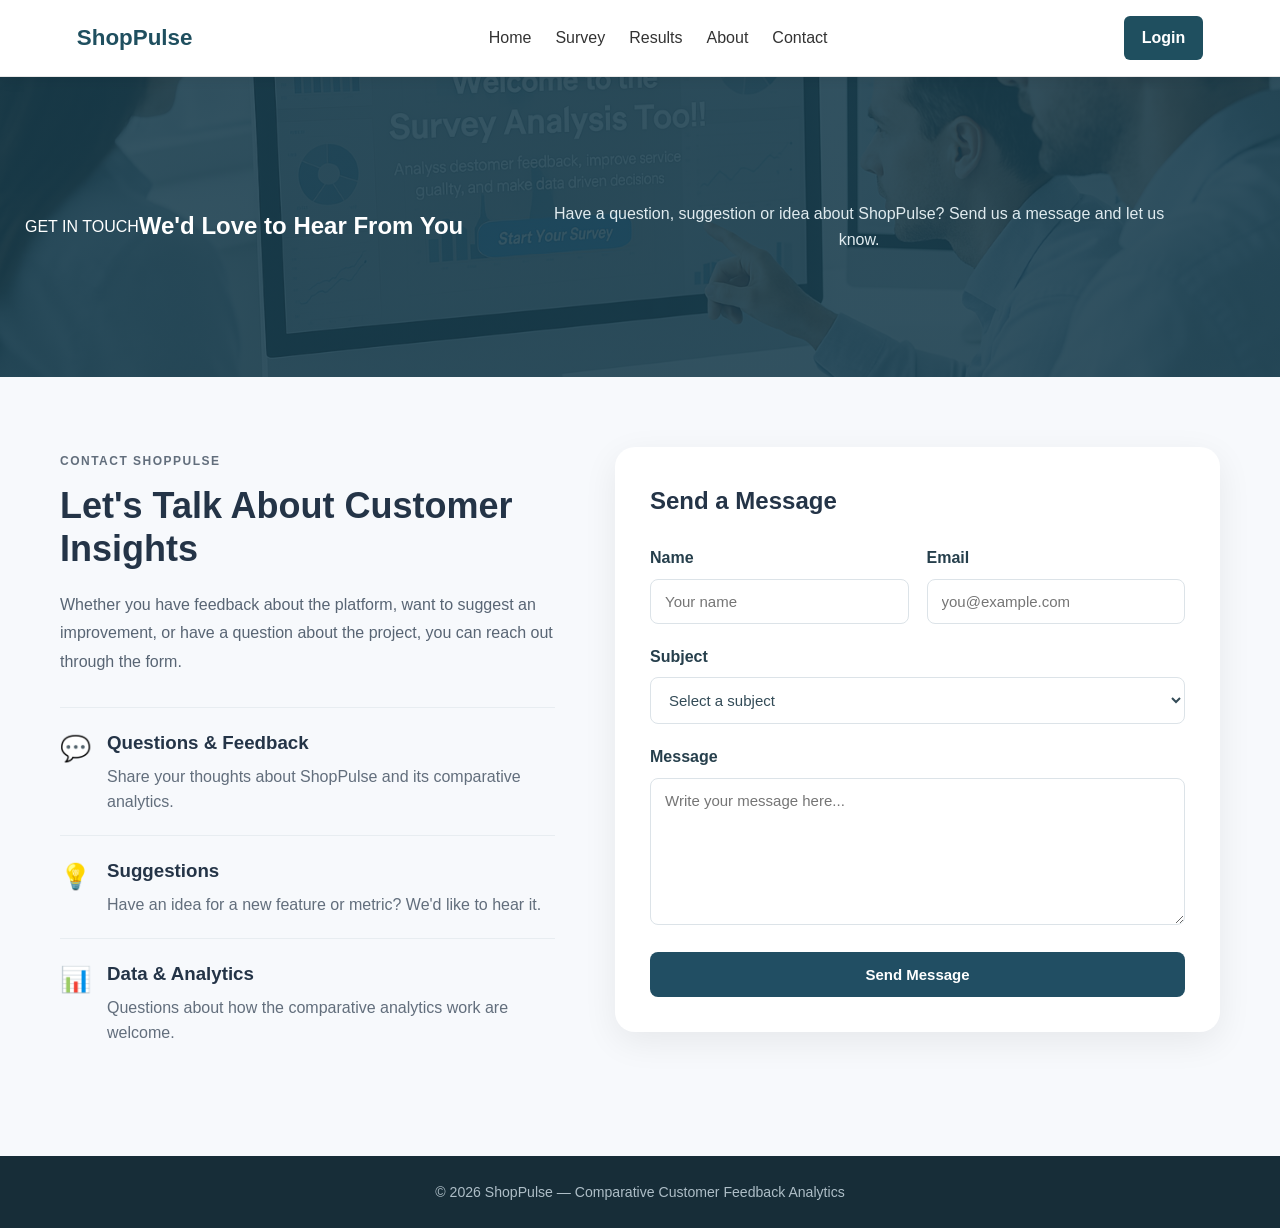
==== contact.html @ 9d0c60d3 "Convert SurveySpotlight to static ShopPulse web app" ====
﻿<!DOCTYPE html>
<html lang="en">
<head>
    <meta charset="UTF-8">
    <meta name="viewport" content="width=device-width, initial-scale=1.0">
    <title>ShopPulse | Contact</title>
    <link rel="stylesheet" href="css/styles.css">
</head>

<body>
<header class="simple-nav">
    <a href="index.html" class="simple-logo">ShopPulse</a>
    <nav>
        <a href="index.html">Home</a>
        <a href="survey.html">Survey</a>
        <a href="results.html">Results</a>
        <a href="about.html">About</a>
        <a href="contact.html">Contact</a>
    </nav>
    <a href="login.html" class="nav-login">Login</a>
</header>



<main>

    <section class="page-intro">
        <span>GET IN TOUCH</span>
        <h1>We'd Love to Hear From You</h1>
        <p>
            Have a question, suggestion or idea about ShopPulse?
            Send us a message and let us know.
        </p>
    </section>

    <section class="contact-section">

        <div class="contact-grid">

            <div class="contact-info">

                <span>CONTACT SHOPPULSE</span>

                <h2>Let's Talk About Customer Insights</h2>

                <p>
                    Whether you have feedback about the platform, want to
                    suggest an improvement, or have a question about the
                    project, you can reach out through the form.
                </p>

                <div class="contact-info-card">
                    <div class="contact-icon">💬</div>
                    <div>
                        <h3>Questions & Feedback</h3>
                        <p>
                            Share your thoughts about ShopPulse and its
                            comparative analytics.
                        </p>
                    </div>
                </div>

                <div class="contact-info-card">
                    <div class="contact-icon">💡</div>
                    <div>
                        <h3>Suggestions</h3>
                        <p>
                            Have an idea for a new feature or metric?
                            We'd like to hear it.
                        </p>
                    </div>
                </div>

                <div class="contact-info-card">
                    <div class="contact-icon">📊</div>
                    <div>
                        <h3>Data & Analytics</h3>
                        <p>
                            Questions about how the comparative analytics
                            work are welcome.
                        </p>
                    </div>
                </div>

            </div>

            <div class="contact-form-card">

                <h2>Send a Message</h2>

                <form id="contactForm">

                    <div class="form-row">

                        <div class="form-group">
                            <label for="name">Name</label>
                            <input
                                type="text"
                                id="name"
                                name="name"
                                placeholder="Your name"
                                required
                            >
                        </div>

                        <div class="form-group">
                            <label for="email">Email</label>
                            <input
                                type="email"
                                id="email"
                                name="email"
                                placeholder="you@example.com"
                                required
                            >
                        </div>

                    </div>

                    <div class="form-group">

                        <label for="subject">Subject</label>

                        <select id="subject" name="subject" required>

                            <option value="">Select a subject</option>
                            <option value="General Question">
                                General Question
                            </option>
                            <option value="Feedback">
                                Feedback
                            </option>
                            <option value="Suggestion">
                                Feature Suggestion
                            </option>
                            <option value="Analytics">
                                Analytics Question
                            </option>
                            <option value="Other">
                                Other
                            </option>

                        </select>

                    </div>

                    <div class="form-group">

                        <label for="message">Message</label>

                        <textarea
                            id="message"
                            name="message"
                            rows="7"
                            placeholder="Write your message here..."
                            required
                        ></textarea>

                    </div>

                    <button
                        type="submit"
                        class="submit-button"
                    >
                        Send Message
                    </button>

                    <div
                        id="contactMessage"
                        class="survey-message"
                    ></div>

                </form>

            </div>

        </div>

    </section>

</main>

<footer class="footer">
    <p>&copy; 2026 ShopPulse — Comparative Customer Feedback Analytics</p>
</footer>

<script src="js/app.js"></script>
<script src="js/contact.js"></script>

</body>
</html>
---- css/styles.css ----
﻿/* =========================================================
   ShopPulse - Main Stylesheet
   Customer Feedback Analytics Platform
   ========================================================= */

* {
    margin: 0;
    padding: 0;
    box-sizing: border-box;
}

html {
    scroll-behavior: smooth;
}

body {
    font-family: "Segoe UI", Arial, sans-serif;
    color: #243447;
    background: #f7f9fc;
    line-height: 1.6;
}

/* =========================================================
   NAVIGATION
   ========================================================= */

header {
    position: relative;
    z-index: 10;
    background: #ffffff;
    box-shadow: 0 2px 15px rgba(0, 0, 0, 0.08);
}

.navbar {
    max-width: 1200px;
    margin: 0 auto;
    min-height: 72px;
    padding: 0 25px;

    display: flex;
    align-items: center;
    justify-content: space-between;
    gap: 30px;
}

.navbar h1 {
    font-size: 1.65rem;
    font-weight: 700;
    color: #214e63;
    white-space: nowrap;
}

.nav-links {
    display: flex;
    align-items: center;
    gap: 7px;
    list-style: none;
}

.nav-links a {
    display: block;
    padding: 9px 13px;
    color: #405466;
    text-decoration: none;
    font-size: 0.94rem;
    font-weight: 500;
    border-radius: 7px;
    transition: all 0.25s ease;
}

.nav-links a:hover,
.nav-links a.active {
    color: #214e63;
    background: #edf5f8;
}

.nav-links .nav-button {
    color: #ffffff;
    background: #214e63;
    padding: 9px 17px;
}

.nav-links .nav-button:hover {
    color: #ffffff;
    background: #173c4d;
}

/* =========================================================
   HERO
   ========================================================= */

.hero {
    min-height: 620px;
    position: relative;

    display: flex;
    align-items: center;
    justify-content: center;

    background-image: url("../assets/survyback.png");
    background-size: cover;
    background-position: center;
    color: #ffffff;
}

.hero-overlay {
    position: absolute;
    inset: 0;
    background: linear-gradient(
        90deg,
        rgba(17, 39, 52, 0.90),
        rgba(17, 39, 52, 0.65),
        rgba(17, 39, 52, 0.35)
    );
}

.hero-content {
    position: relative;
    z-index: 2;

    width: 100%;
    max-width: 850px;
    padding: 70px 25px;

    text-align: center;
}

.hero-badge {
    display: inline-block;
    margin-bottom: 20px;
    padding: 7px 15px;

    border: 1px solid rgba(255, 255, 255, 0.45);
    border-radius: 30px;

    color: #e9c46a;
    font-size: 0.78rem;
    font-weight: 700;
    letter-spacing: 1.5px;
}

.hero h2 {
    max-width: 800px;
    margin: 0 auto 20px;

    font-size: clamp(2.4rem, 5vw, 4.2rem);
    line-height: 1.12;
    font-weight: 750;
}

.hero p {
    max-width: 680px;
    margin: 0 auto 32px;

    color: #edf4f7;
    font-size: 1.12rem;
}

.hero-actions {
    display: flex;
    justify-content: center;
    align-items: center;
    flex-wrap: wrap;
    gap: 14px;
}

.cta-button,
.secondary-button {
    display: inline-block;
    padding: 13px 25px;

    border-radius: 8px;
    text-decoration: none;
    font-weight: 650;

    transition: transform 0.25s ease, box-shadow 0.25s ease;
}

.cta-button {
    color: #1c3440;
    background: #e9c46a;
}

.cta-button:hover {
    transform: translateY(-2px);
    box-shadow: 0 8px 20px rgba(0, 0, 0, 0.20);
}

.secondary-button {
    color: #ffffff;
    border: 1px solid rgba(255, 255, 255, 0.65);
    background: rgba(255, 255, 255, 0.08);
}

.secondary-button:hover {
    transform: translateY(-2px);
    background: rgba(255, 255, 255, 0.16);
}

/* =========================================================
   SECTION HEADINGS
   ========================================================= */

.features-section {
    max-width: 1200px;
    margin: 0 auto;
    padding: 90px 25px;
}

.section-heading {
    max-width: 700px;
    margin: 0 auto 50px;
    text-align: center;
}

.section-heading span {
    color: #4d8196;
    font-size: 0.78rem;
    font-weight: 750;
    letter-spacing: 1.5px;
}

.section-heading h2 {
    margin: 8px 0 12px;

    color: #213b49;
    font-size: clamp(1.8rem, 4vw, 2.6rem);
    line-height: 1.2;
}

.section-heading p {
    color: #667785;
}

/* =========================================================
   FEATURE CARDS
   ========================================================= */

.features-grid {
    display: grid;
    grid-template-columns: repeat(4, 1fr);
    gap: 22px;
}

.feature-card {
    padding: 30px 25px;

    background: #ffffff;
    border: 1px solid #e6edf1;
    border-radius: 13px;

    box-shadow: 0 5px 20px rgba(32, 57, 69, 0.05);

    transition: transform 0.25s ease, box-shadow 0.25s ease;
}

.feature-card:hover {
    transform: translateY(-5px);
    box-shadow: 0 12px 28px rgba(32, 57, 69, 0.10);
}

.feature-icon {
    width: 50px;
    height: 50px;
    margin-bottom: 20px;

    display: flex;
    align-items: center;
    justify-content: center;

    border-radius: 11px;
    background: #edf5f8;

    font-size: 1.45rem;
}

.feature-card h3 {
    margin-bottom: 10px;
    color: #254b5d;
    font-size: 1.15rem;
}

.feature-card p {
    color: #6c7b86;
    font-size: 0.93rem;
}

/* =========================================================
   STATISTICS
   ========================================================= */

.stats-section {
    display: grid;
    grid-template-columns: repeat(4, 1fr);

    max-width: 1100px;
    margin: 0 auto 90px;
    padding: 35px 25px;

    background: #ffffff;
    border: 1px solid #e5ecef;
    border-radius: 15px;

    box-shadow: 0 5px 20px rgba(32, 57, 69, 0.05);
}

.stat {
    text-align: center;
    padding: 10px;
    border-right: 1px solid #e5ecef;
}

.stat:last-child {
    border-right: none;
}

.stat strong {
    display: block;
    margin-bottom: 4px;

    color: #214e63;
    font-size: 2rem;
}

.stat span {
    color: #71808b;
    font-size: 0.9rem;
}

/* =========================================================
   CTA
   ========================================================= */

.cta-section {
    padding: 80px 25px;

    color: #ffffff;
    text-align: center;
    background: #214e63;
}

.cta-section h2 {
    margin-bottom: 12px;
    font-size: 2.2rem;
}

.cta-section p {
    margin-bottom: 28px;
    color: #dbe8ed;
}

/* =========================================================
   FOOTER
   ========================================================= */

footer {
    padding: 25px;

    color: #aebec7;
    text-align: center;
    background: #172d38;

    font-size: 0.88rem;
}

/* =========================================================
   RESPONSIVE DESIGN
   ========================================================= */

@media (max-width: 1000px) {

    .navbar {
        flex-direction: column;
        padding-top: 18px;
        padding-bottom: 18px;
    }

    .nav-links {
        flex-wrap: wrap;
        justify-content: center;
    }

    .features-grid {
        grid-template-columns: repeat(2, 1fr);
    }

}

@media (max-width: 650px) {

    .navbar h1 {
        font-size: 1.4rem;
    }

    .nav-links {
        gap: 2px;
    }

    .nav-links a {
        padding: 7px 8px;
        font-size: 0.84rem;
    }

    .hero {
        min-height: 560px;
    }

    .hero h2 {
        font-size: 2.35rem;
    }

    .hero p {
        font-size: 1rem;
    }

    .features-section {
        padding: 65px 18px;
    }

    .features-grid {
        grid-template-columns: 1fr;
    }

    .stats-section {
        grid-template-columns: repeat(2, 1fr);
        margin-left: 18px;
        margin-right: 18px;
    }

    .stat {
        border-right: none;
        border-bottom: 1px solid #e5ecef;
        padding: 18px 8px;
    }

    .stat:nth-child(odd) {
        border-right: 1px solid #e5ecef;
    }

    .stat:nth-last-child(-n+2) {
        border-bottom: none;
    }

    .cta-section {
        padding: 65px 20px;
    }

    .cta-section h2 {
        font-size: 1.8rem;
    }

}
/* =========================================================
   SURVEY PAGE
   ========================================================= */

.page-intro {
    min-height: 300px;
    padding: 70px 25px;

    display: flex;
    align-items: center;
    justify-content: center;

    color: #ffffff;
    text-align: center;

    background:
        linear-gradient(rgba(25, 61, 77, 0.88), rgba(25, 61, 77, 0.88)),
        url("../assets/survyback.png") center/cover;
}

.page-intro > div {
    max-width: 750px;
}

.page-intro .hero-badge {
    margin-bottom: 15px;
}

.page-intro h2 {
    margin-bottom: 12px;
    font-size: clamp(2rem, 5vw, 3rem);
}

.page-intro p {
    max-width: 650px;
    margin: 0 auto;
    color: #e0ebef;
}

.survey-container {
    width: min(900px, calc(100% - 36px));
    margin: 55px auto 80px;
    padding: 45px;

    background: #ffffff;
    border: 1px solid #e2e9ed;
    border-radius: 15px;

    box-shadow: 0 8px 30px rgba(32, 57, 69, 0.07);
}

.survey-header {
    margin-bottom: 35px;
    padding-bottom: 20px;

    border-bottom: 1px solid #e8eef1;
}

.survey-header h2 {
    color: #214e63;
    margin-bottom: 5px;
}

.survey-header p {
    color: #71808b;
    font-size: 0.92rem;
}

.form-group {
    margin-bottom: 28px;
}

.form-group > label {
    display: block;
    margin-bottom: 10px;

    color: #263f4c;
    font-weight: 650;
}

.form-group select,
.form-group textarea {
    width: 100%;
    padding: 13px 14px;

    color: #334b57;
    background: #fbfcfd;

    border: 1px solid #d7e1e6;
    border-radius: 8px;

    font-family: inherit;
    font-size: 0.95rem;

    outline: none;
    transition: border-color 0.2s ease, box-shadow 0.2s ease;
}

.form-group select:focus,
.form-group textarea:focus {
    border-color: #4d8196;
    box-shadow: 0 0 0 3px rgba(77, 129, 150, 0.12);
}

.form-group textarea {
    resize: vertical;
    min-height: 120px;
}

/* Platform selection */

.platform-selection {
    display: grid;
    grid-template-columns: repeat(4, 1fr);
    gap: 15px;
}

.platform-option {
    position: relative;

    display: flex;
    flex-direction: column;
    align-items: center;
    justify-content: center;

    min-height: 145px;
    padding: 15px;

    background: #fbfcfd;
    border: 2px solid #e1e9ed;
    border-radius: 10px;

    cursor: pointer;
    transition: all 0.2s ease;
}

.platform-option:hover {
    border-color: #8eabb8;
    transform: translateY(-2px);
}

.platform-option input {
    position: absolute;
    opacity: 0;
}

.platform-option:has(input:checked) {
    border-color: #214e63;
    background: #edf5f8;
    box-shadow: 0 4px 15px rgba(33, 78, 99, 0.10);
}

.platform-option img {
    width: 75px;
    height: 55px;
    object-fit: contain;
    margin-bottom: 8px;
}

.platform-option span {
    color: #405866;
    font-weight: 600;
    font-size: 0.9rem;
}

/* Submit */

.submit-button {
    width: 100%;
    padding: 14px 20px;

    color: #ffffff;
    background: #214e63;

    border: none;
    border-radius: 8px;

    font-family: inherit;
    font-size: 1rem;
    font-weight: 650;

    cursor: pointer;
    transition: background 0.2s ease, transform 0.2s ease;
}

.submit-button:hover {
    background: #173c4d;
    transform: translateY(-1px);
}

.survey-message {
    display: none;

    margin-bottom: 20px;
    padding: 13px 15px;

    border-radius: 8px;
    font-size: 0.92rem;
}

.survey-message.success {
    display: block;
    color: #276749;
    background: #e8f7ee;
    border: 1px solid #b8e2c7;
}

.survey-message.error {
    display: block;
    color: #9b2c2c;
    background: #fff0f0;
    border: 1px solid #f0c2c2;
}

/* Mobile survey */

@media (max-width: 700px) {

    .survey-container {
        padding: 28px 20px;
    }

    .platform-selection {
        grid-template-columns: repeat(2, 1fr);
    }

}

@media (max-width: 430px) {

    .platform-selection {
        grid-template-columns: 1fr;
    }

    .platform-option {
        min-height: 110px;
    }

}
/* Updated ShopPulse positioning */

.feature-card:nth-child(1) .feature-icon::after {
    content: "";
}
/* =========================================================
   PURPOSE / COMPARISON SECTION
   ========================================================= */

.purpose-section {
    padding: 90px 25px;
    background: #eef4f6;
}

.purpose-content {
    max-width: 1100px;
    margin: 0 auto;

    display: grid;
    grid-template-columns: 1.2fr 0.8fr;
    gap: 70px;
    align-items: center;
}

.purpose-text > span {
    color: #4d8196;
    font-size: 0.78rem;
    font-weight: 750;
    letter-spacing: 1.5px;
}

.purpose-text h2 {
    margin: 10px 0 20px;
    color: #213b49;
    font-size: clamp(1.9rem, 4vw, 2.7rem);
    line-height: 1.2;
}

.purpose-text p {
    margin-bottom: 15px;
    color: #647682;
}

.comparison-preview {
    padding: 25px;

    background: #ffffff;
    border: 1px solid #dce7eb;
    border-radius: 14px;

    box-shadow: 0 8px 25px rgba(32, 57, 69, 0.07);
}

.comparison-item {
    display: flex;
    justify-content: space-between;
    align-items: center;

    padding: 18px 12px;
    border-bottom: 1px solid #e8eef1;
}

.comparison-item:last-child {
    border-bottom: none;
}

.comparison-item strong {
    color: #294957;
}

.comparison-item span {
    padding: 5px 10px;

    color: #214e63;
    background: #edf5f8;
    border-radius: 6px;

    font-weight: 700;
}

@media (max-width: 750px) {

    .purpose-content {
        grid-template-columns: 1fr;
        gap: 40px;
    }

}
/* ================================
   ANALYTICS DASHBOARD
================================ */

.dashboard-container {
    max-width: 1200px;
    margin: 0 auto;
    padding: 50px 20px 80px;
}

.dashboard-header {
    display: flex;
    justify-content: space-between;
    align-items: center;
    margin-bottom: 30px;
}

.dashboard-header span,
.chart-heading span,
.highlight-card span,
.insights-card > span,
.export-section span {
    font-size: 12px;
    font-weight: 700;
    letter-spacing: 1.5px;
    opacity: 0.7;
}

.dashboard-header h2 {
    margin-top: 8px;
}

.stat-grid {
    display: grid;
    grid-template-columns: repeat(4, 1fr);
    gap: 20px;
    margin-bottom: 25px;
}

.dashboard-stat {
    background: white;
    padding: 25px;
    border-radius: 16px;
    box-shadow: 0 8px 30px rgba(0,0,0,0.06);
}

.dashboard-stat span {
    display: block;
    font-size: 14px;
    opacity: 0.7;
    margin-bottom: 12px;
}

.dashboard-stat strong {
    font-size: 32px;
}

.dashboard-stat small {
    font-size: 14px;
    opacity: 0.6;
}

.highlight-grid {
    display: grid;
    grid-template-columns: repeat(3, 1fr);
    gap: 20px;
    margin-bottom: 25px;
}

.highlight-card {
    background: #f7f9fb;
    padding: 25px;
    border-radius: 16px;
    border: 1px solid #e8edf1;
}

.highlight-card h3 {
    margin: 10px 0 5px;
}

.highlight-card p {
    margin: 0;
    opacity: 0.7;
}

.chart-card,
.comparison-table-card,
.insights-card {
    background: white;
    border-radius: 18px;
    padding: 28px;
    margin-bottom: 25px;
    box-shadow: 0 8px 30px rgba(0,0,0,0.06);
}

.chart-card canvas {
    width: 100% !important;
    height: 330px !important;
    margin-top: 25px;
}

.chart-grid {
    display: grid;
    grid-template-columns: repeat(2, 1fr);
    gap: 25px;
}

.chart-heading h3,
.chart-card h3,
.insights-card h3,
.export-section h3 {
    margin-top: 8px;
}

.table-wrapper {
    overflow-x: auto;
    margin-top: 20px;
}

#comparisonTable {
    width: 100%;
    border-collapse: collapse;
    min-width: 800px;
}

#comparisonTable th,
#comparisonTable td {
    padding: 15px;
    text-align: left;
    border-bottom: 1px solid #e8edf1;
}

#comparisonTable th {
    font-size: 13px;
    background: #f7f9fb;
}

#comparisonTable td {
    font-size: 14px;
}

.insights-list {
    display: grid;
    gap: 12px;
    margin-top: 20px;
}

.insight-item {
    background: #f7f9fb;
    border-left: 4px solid #2b4c5c;
    padding: 16px 18px;
    border-radius: 8px;
    line-height: 1.6;
}

.export-section {
    display: flex;
    justify-content: space-between;
    align-items: center;
    gap: 30px;
    background: #2b4c5c;
    color: white;
    padding: 30px;
    border-radius: 18px;
}

.export-section p {
    opacity: 0.8;
}

.export-buttons {
    display: flex;
    gap: 12px;
    flex-wrap: wrap;
}

.primary-button,
.secondary-button,
.danger-button {
    border: none;
    padding: 13px 20px;
    border-radius: 8px;
    cursor: pointer;
    font-weight: 600;
}

.primary-button {
    background: #d8a24a;
    color: white;
}

.secondary-button {
    background: white;
    color: #2b4c5c;
}

.danger-button {
    background: #f4e4e4;
    color: #a33;
}

.empty-state {
    text-align: center;
    background: white;
    padding: 70px 30px;
    border-radius: 18px;
    box-shadow: 0 8px 30px rgba(0,0,0,0.06);
}

.empty-state p {
    max-width: 600px;
    margin: 15px auto 25px;
    opacity: 0.7;
}

@media (max-width: 900px) {

    .stat-grid {
        grid-template-columns: repeat(2, 1fr);
    }

    .highlight-grid {
        grid-template-columns: 1fr;
    }

    .chart-grid {
        grid-template-columns: 1fr;
    }

    .export-section {
        flex-direction: column;
        align-items: flex-start;
    }
}

@media (max-width: 600px) {

    .stat-grid {
        grid-template-columns: 1fr;
    }

    .dashboard-header {
        flex-direction: column;
        align-items: flex-start;
        gap: 15px;
    }

    .chart-card,
    .comparison-table-card,
    .insights-card {
        padding: 20px;
    }
}
/* ================================
   ABOUT PAGE
================================ */

.about-section {
    max-width: 1200px;
    margin: 0 auto;
    padding: 80px 20px;
}

.light-section {
    max-width: none;
    background: #f7f9fb;
}

.about-content {
    max-width: 1160px;
    margin: 0 auto;
    display: grid;
    grid-template-columns: 1.4fr 0.8fr;
    gap: 60px;
    align-items: center;
}

.about-text span,
.section-heading span,
.about-cta span {
    font-size: 12px;
    font-weight: 700;
    letter-spacing: 1.5px;
    opacity: 0.7;
}

.about-text h2,
.section-heading h2 {
    font-size: 36px;
    line-height: 1.2;
    margin: 12px 0 20px;
}

.about-text p {
    line-height: 1.8;
    margin-bottom: 16px;
    opacity: 0.78;
}

.about-card {
    background: white;
    padding: 40px;
    border-radius: 20px;
    box-shadow: 0 10px 35px rgba(0,0,0,0.07);
}

.about-card-icon {
    font-size: 42px;
    margin-bottom: 20px;
}

.about-card h3 {
    font-size: 22px;
    margin-bottom: 12px;
}

.about-card p {
    line-height: 1.7;
    opacity: 0.72;
}

.section-heading {
    max-width: 1160px;
    margin: 0 auto 40px;
}

.about-steps {
    max-width: 1160px;
    margin: 0 auto;
    display: grid;
    grid-template-columns: repeat(4, 1fr);
    gap: 22px;
}

.about-step {
    background: white;
    padding: 30px;
    border-radius: 16px;
    border: 1px solid #e8edf1;
}

.step-number {
    font-size: 14px;
    font-weight: 700;
    letter-spacing: 1px;
    margin-bottom: 20px;
    opacity: 0.55;
}

.about-step h3 {
    margin-bottom: 12px;
}

.about-step p {
    line-height: 1.7;
    opacity: 0.7;
}

.metric-grid {
    max-width: 1160px;
    margin: 0 auto;
    display: grid;
    grid-template-columns: repeat(3, 1fr);
    gap: 20px;
}

.metric-card {
    padding: 25px;
    background: #f7f9fb;
    border: 1px solid #e8edf1;
    border-radius: 14px;
}

.metric-card h3 {
    margin-bottom: 10px;
}

.metric-card p {
    margin: 0;
    line-height: 1.6;
    opacity: 0.7;
}

.about-cta {
    text-align: center;
    padding: 80px 20px;
    background: #2b4c5c;
    color: white;
}

.about-cta h2 {
    font-size: 38px;
    margin: 12px 0 15px;
}

.about-cta p {
    max-width: 650px;
    margin: 0 auto 28px;
    line-height: 1.7;
    opacity: 0.8;
}

.cta-buttons {
    display: flex;
    justify-content: center;
    gap: 12px;
    flex-wrap: wrap;
}

.about-cta .secondary-button {
    text-decoration: none;
    display: inline-block;
}

@media (max-width: 900px) {

    .about-content {
        grid-template-columns: 1fr;
        gap: 35px;
    }

    .about-steps {
        grid-template-columns: repeat(2, 1fr);
    }

    .metric-grid {
        grid-template-columns: repeat(2, 1fr);
    }
}

@media (max-width: 600px) {

    .about-section {
        padding: 55px 20px;
    }

    .about-text h2,
    .section-heading h2,
    .about-cta h2 {
        font-size: 28px;
    }

    .about-steps,
    .metric-grid {
        grid-template-columns: 1fr;
    }

    .about-card {
        padding: 28px;
    }
}
/* ================================
   CONTACT PAGE
================================ */

.contact-section {
    max-width: 1200px;
    margin: 0 auto;
    padding: 70px 20px 90px;
}

.contact-grid {
    display: grid;
    grid-template-columns: 0.9fr 1.1fr;
    gap: 60px;
    align-items: start;
}

.contact-info > span {
    font-size: 12px;
    font-weight: 700;
    letter-spacing: 1.5px;
    opacity: 0.7;
}

.contact-info h2 {
    font-size: 36px;
    line-height: 1.2;
    margin: 12px 0 20px;
}

.contact-info > p {
    line-height: 1.8;
    opacity: 0.75;
    margin-bottom: 30px;
}

.contact-info-card {
    display: flex;
    gap: 16px;
    align-items: flex-start;
    padding: 20px 0;
    border-top: 1px solid #e8edf1;
}

.contact-icon {
    font-size: 25px;
    flex-shrink: 0;
}

.contact-info-card h3 {
    margin-bottom: 6px;
}

.contact-info-card p {
    margin: 0;
    line-height: 1.6;
    opacity: 0.7;
}

.contact-form-card {
    background: white;
    padding: 35px;
    border-radius: 20px;
    box-shadow: 0 10px 35px rgba(0,0,0,0.07);
}

.contact-form-card h2 {
    margin-bottom: 25px;
}

.form-row {
    display: grid;
    grid-template-columns: 1fr 1fr;
    gap: 18px;
}

.contact-form-card .form-group {
    margin-bottom: 20px;
}

.contact-form-card label {
    display: block;
    font-weight: 600;
    margin-bottom: 8px;
}

.contact-form-card input,
.contact-form-card select,
.contact-form-card textarea {
    width: 100%;
    padding: 13px 14px;
    border: 1px solid #dce3e8;
    border-radius: 8px;
    font-family: inherit;
    font-size: 15px;
    background: white;
    box-sizing: border-box;
}

.contact-form-card input:focus,
.contact-form-card select:focus,
.contact-form-card textarea:focus {
    outline: none;
    border-color: #2b4c5c;
}

.contact-form-card textarea {
    resize: vertical;
}

.contact-form-card .submit-button {
    width: 100%;
    border: none;
    cursor: pointer;
    font-size: 15px;
}

@media (max-width: 850px) {

    .contact-grid {
        grid-template-columns: 1fr;
        gap: 40px;
    }

}

@media (max-width: 600px) {

    .form-row {
        grid-template-columns: 1fr;
        gap: 0;
    }

    .contact-form-card {
        padding: 25px;
    }

    .contact-info h2 {
        font-size: 29px;
    }

}
/* ================================
   AUTHENTICATION
================================ */

.auth-page {
    min-height: calc(100vh - 150px);
    display: flex;
    justify-content: center;
    align-items: center;
    padding: 60px 20px;
    background: #f7f9fb;
}

.auth-card {
    width: 100%;
    max-width: 470px;
    background: white;
    padding: 40px;
    border-radius: 20px;
    box-shadow: 0 10px 40px rgba(0,0,0,0.07);
}

.auth-header {
    text-align: center;
    margin-bottom: 30px;
}

.auth-header span {
    font-size: 12px;
    font-weight: 700;
    letter-spacing: 1.5px;
    opacity: 0.65;
}

.auth-header h1 {
    font-size: 32px;
    margin: 10px 0;
}

.auth-header p {
    opacity: 0.7;
    line-height: 1.6;
}

.auth-card .form-group {
    margin-bottom: 20px;
}

.auth-card label {
    display: block;
    font-weight: 600;
    margin-bottom: 8px;
}

.auth-card input {
    width: 100%;
    box-sizing: border-box;
    padding: 13px 14px;
    border: 1px solid #dce3e8;
    border-radius: 8px;
    font-family: inherit;
    font-size: 15px;
}

.auth-card input:focus {
    outline: none;
    border-color: #2b4c5c;
}

.auth-card .submit-button {
    width: 100%;
    margin-top: 5px;
    cursor: pointer;
    border: none;
}

.auth-footer {
    text-align: center;
    margin-top: 22px;
    font-size: 14px;
}

.auth-footer a {
    font-weight: 600;
    text-decoration: none;
}

.demo-notice {
    text-align: center;
    font-size: 12px;
    line-height: 1.5;
    opacity: 0.55;
    margin-top: 25px;
}

.survey-message.error {
    background: #fceaea;
    color: #a33;
    padding: 12px;
    border-radius: 8px;
    margin-top: 15px;
}

.navbar nav a.active {
    font-weight: 700;
}

@media (max-width: 600px) {

    .auth-card {
        padding: 28px 22px;
    }

    .auth-header h1 {
        font-size: 27px;
    }

}

/* Simple ShopPulse Navigation */
.simple-nav {
    display: flex;
    align-items: center;
    justify-content: space-between;
    gap: 25px;
    padding: 16px 6%;
    background: #ffffff;
    border-bottom: 1px solid #e8e8e8;
}

.simple-logo {
    font-size: 1.4rem;
    font-weight: 700;
    color: #1f4f5f;
    text-decoration: none;
}

.simple-nav nav {
    display: flex;
    align-items: center;
    gap: 24px;
}

.simple-nav nav a {
    color: #333;
    text-decoration: none;
    font-weight: 500;
}

.simple-nav nav a:hover {
    color: #1f4f5f;
}

.nav-login {
    padding: 9px 18px;
    background: #1f4f5f;
    color: #ffffff !important;
    text-decoration: none;
    border-radius: 6px;
    font-weight: 600;
}

@media (max-width: 768px) {
    .simple-nav {
        flex-wrap: wrap;
        justify-content: center;
    }

    .simple-nav nav {
        width: 100%;
        justify-content: center;
        flex-wrap: wrap;
        gap: 14px;
    }
}
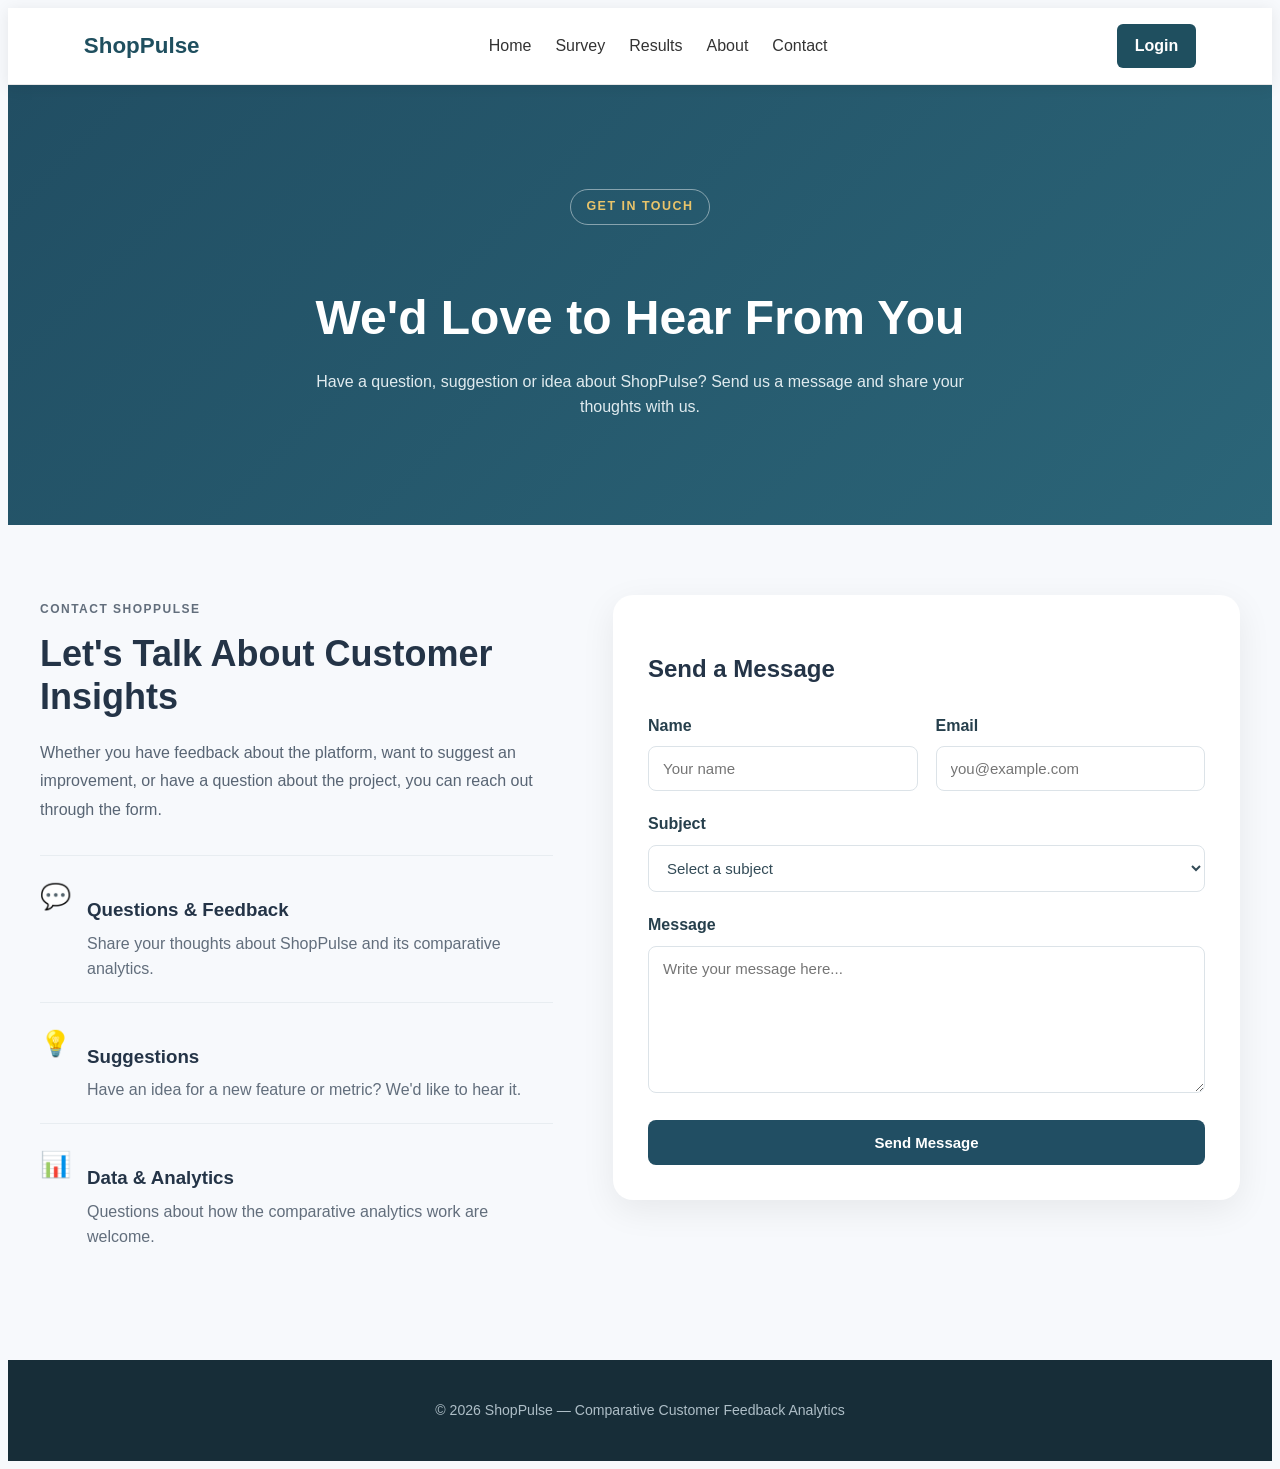
==== commit 9e9350d8: "Update contact.html" ====
--- a/contact.html
+++ b/contact.html
@@ -25,13 +25,17 @@
 <main>
 
     <section class="page-intro">
-        <span>GET IN TOUCH</span>
-        <h1>We'd Love to Hear From You</h1>
+    <div>
+        <span class="hero-badge">GET IN TOUCH</span>
+
+        <h2>We'd Love to Hear From You</h2>
+
         <p>
             Have a question, suggestion or idea about ShopPulse?
-            Send us a message and let us know.
+            Send us a message and share your thoughts with us.
         </p>
-    </section>
+    </div>
+</section>
 
     <section class="contact-section">
 
--- a/css/styles.css
+++ b/css/styles.css
@@ -1,4 +1,5 @@
-﻿/* =========================================================
+```css
+/* =========================================================
    ShopPulse - Main Stylesheet
    Customer Feedback Analytics Platform
    ========================================================= */
@@ -97,7 +98,7 @@
     align-items: center;
     justify-content: center;
 
-    background-image: url("../assets/survyback.png");
+    background-image: none;
     background-size: cover;
     background-position: center;
     color: #ffffff;
@@ -450,6 +451,7 @@
     }
 
 }
+
 /* =========================================================
    SURVEY PAGE
    ========================================================= */
@@ -465,9 +467,8 @@
     color: #ffffff;
     text-align: center;
 
-    background:
-        linear-gradient(rgba(25, 61, 77, 0.88), rgba(25, 61, 77, 0.88)),
-        url("../assets/survyback.png") center/cover;
+    /* Removed survyback.png */
+    background: linear-gradient(135deg, #214e63, #2b6578);
 }
 
 .page-intro > div {
@@ -689,11 +690,13 @@
     }
 
 }
+
 /* Updated ShopPulse positioning */
 
 .feature-card:nth-child(1) .feature-icon::after {
     content: "";
 }
+
 /* =========================================================
    PURPOSE / COMPARISON SECTION
    ========================================================= */
@@ -777,6 +780,7 @@
     }
 
 }
+
 /* ================================
    ANALYTICS DASHBOARD
 ================================ */
@@ -1010,6 +1014,7 @@
         flex-direction: column;
         align-items: flex-start;
     }
+
 }
 
 @media (max-width: 600px) {
@@ -1029,7 +1034,9 @@
     .insights-card {
         padding: 20px;
     }
-}
+
+}
+
 /* ================================
    ABOUT PAGE
 ================================ */
@@ -1205,6 +1212,7 @@
     .metric-grid {
         grid-template-columns: repeat(2, 1fr);
     }
+
 }
 
 @media (max-width: 600px) {
@@ -1227,7 +1235,9 @@
     .about-card {
         padding: 28px;
     }
-}
+
+}
+
 /* ================================
    CONTACT PAGE
 ================================ */
@@ -1370,6 +1380,7 @@
     }
 
 }
+
 /* ================================
    AUTHENTICATION
 ================================ */
@@ -1489,7 +1500,10 @@
 
 }
 
-/* Simple ShopPulse Navigation */
+/* =========================================================
+   SIMPLE SHOPPULSE NAVIGATION
+   ========================================================= */
+
 .simple-nav {
     display: flex;
     align-items: center;
@@ -1533,6 +1547,7 @@
 }
 
 @media (max-width: 768px) {
+
     .simple-nav {
         flex-wrap: wrap;
         justify-content: center;
@@ -1544,4 +1559,6 @@
         flex-wrap: wrap;
         gap: 14px;
     }
-}
+
+}
+```
